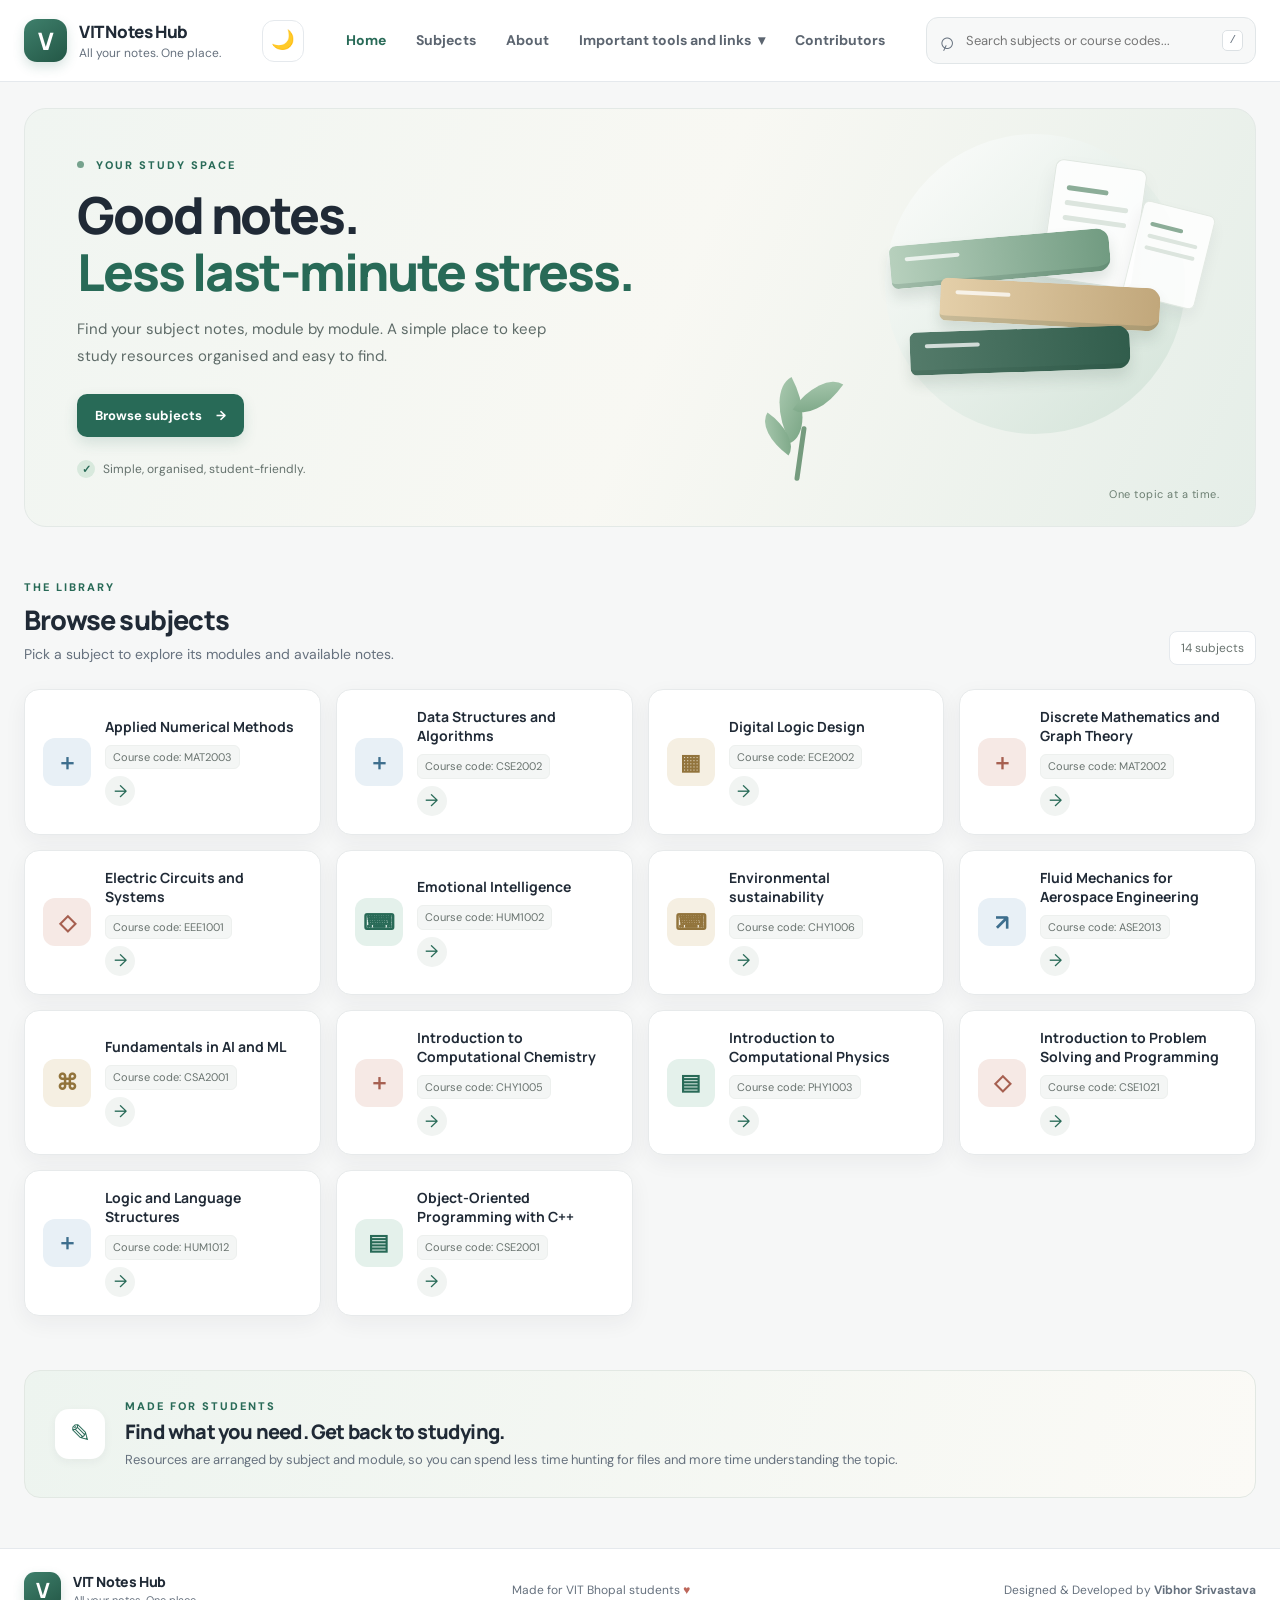
==== index.html @ ba59af3e "new repo" ====
<!DOCTYPE html>
<html lang="en">

<head>
  <meta charset="UTF-8">
  <meta name="viewport" content="width=device-width, initial-scale=1.0">
  <meta name="description" content="VIT Notes Hub — find subject-wise study notes, organised by modules.">
  <title>VIT Notes Hub | All Your Notes, One Place</title>
  <link rel="preconnect" href="https://fonts.googleapis.com">
  <link rel="preconnect" href="https://fonts.gstatic.com" crossorigin>
  <link
    href="https://fonts.googleapis.com/css2?family=DM+Sans:wght@400;500;600;700&family=Manrope:wght@500;600;700;800&display=swap"
    rel="stylesheet">
  <link rel="stylesheet" href="css/style.css">
  <style>
    .nav-dropdown {
      position: relative;
    }

    .nav-dropdown>summary {
      list-style: none;
      cursor: pointer;
      display: inline-flex;
      align-items: center;
      gap: 7px;
    }

    .nav-dropdown>summary::-webkit-details-marker {
      display: none;
    }

    .dropdown-menu {
      position: absolute;
      top: calc(100% + 12px);
      left: 0;
      z-index: 1000;
      min-width: 205px;
      padding: 8px;
      display: grid;
      gap: 3px;
      background: #fff;
      border: 1px solid #e8eaf0;
      border-radius: 12px;
      box-shadow: 0 12px 30px rgba(20, 30, 50, .12);
    }

    .dropdown-menu a {
      display: block;
      padding: 10px 12px;
      border-radius: 8px;
      color: #263247;
      text-decoration: none;
      font-size: .92rem;
      white-space: nowrap;
    }

    .dropdown-menu a:hover {
      background: #f3f6fa;
    }

    .nav-dropdown[open]>summary {
      color: #263f68;
    }

    @media (max-width: 768px) {
      .nav-dropdown {
        width: 100%;
      }

      .dropdown-menu {
        position: static;
        margin: 6px 0 8px;
        box-shadow: none;
        min-width: 0;
      }
    }
  </style>
</head>

<body>
  <header class="site-header">
    <a class="brand" href="index.html" aria-label="VIT Notes Hub home">
      <span class="brand-mark" aria-hidden="true">V</span>
      <span><strong>VIT Notes Hub</strong><small>All your notes. One place.</small></span>
    </a>
    <button class="theme-toggle" id="themeToggle" aria-label="Switch to dark mode" title="Toggle dark mode">
      🌙
    </button>
    <button class="menu-toggle" id="menuToggle" aria-label="Toggle navigation" aria-expanded="false">☰</button>

    <nav class="main-nav" id="mainNav">
      <a class="nav-link active" href="#home">Home</a>
      <a class="nav-link" href="#subjects">Subjects</a>
      <a class="nav-link" href="#about">About</a>

      <details class="nav-dropdown">
        <summary class="nav-link">Important tools and links <span aria-hidden="true">▾</span></summary>
        <div class="dropdown-menu">
          <!-- Replace # with the actual URLs for your student resources. -->
          <a href="https://ffcs-timetable.vercel.app/" target="_blank" rel="noopener noreferrer">FFCS MOCK TIME TABLE
            MAKER </a>
          <a href="https://vitbpl-rate-teacher.vercel.app/" target="_blank" rel="noopener noreferrer">FFCS FACULTY
            RATING</a>
          <a href="#" target="_blank" rel="noopener noreferrer">Academic Calendar</a>
          <a href="#" target="_blank" rel="noopener noreferrer">Annual Examination Calender</a>
        </div>
      </details>

      <a class="nav-link" href="contributors.html">Contributors</a>
    </nav>

    <label class="search-box" for="subjectSearch">
      <span aria-hidden="true">⌕</span>
      <input id="subjectSearch" type="search" placeholder="Search subjects or course codes..." autocomplete="off">
      <kbd>/</kbd>
    </label>
  </header>

  <main>
    <section class="hero page-width" id="home">
      <div class="hero-copy">
        <p class="eyebrow"><span class="eyebrow-dot"></span> YOUR STUDY SPACE</p>
        <h1>Good notes.<br><span>Less last-minute stress.</span></h1>
        <p class="hero-description">Find your subject notes, module by module. A simple place to keep study resources
          organised and easy to find.</p>
        <div class="hero-actions">
          <a class="button button-primary" href="#subjects">Browse subjects <span aria-hidden="true">→</span></a>

        </div>
        <div class="hero-note"><span class="check-icon">✓</span> Simple, organised, student-friendly.</div>
      </div>
      <div class="hero-art" aria-label="Illustration of books and study notes" role="img">
        <div class="art-sun"></div>
        <div class="floating-paper paper-one"><i></i><i></i><i></i></div>
        <div class="floating-paper paper-two"><i></i><i></i><i></i></div>
        <div class="book book-top"></div>
        <div class="book book-middle"></div>
        <div class="book book-bottom"></div>
        <div class="plant"><span></span><span></span><span></span><b></b></div>
        <div class="art-caption">One topic at a time.</div>
      </div>
    </section>

    <section class="subjects-section page-width" id="subjects">
      <div class="section-heading">
        <div>
          <p class="eyebrow">THE LIBRARY</p>
          <h2>Browse subjects</h2>
          <p class="section-description">Pick a subject to explore its modules and available notes.</p>
        </div>
        <span class="subject-count" id="subjectCount">Loading subjects...</span>
      </div>

      <div class="subject-grid" id="subjectGrid">
        <!-- Subject cards are generated from js/subjects.js. Add or edit subjects in that file. -->
      </div>
      <p class="empty-state" id="emptyState" hidden>No subjects match your search. Try another name or course code.</p>
    </section>

    <section class="about-section page-width" id="about">
      <div class="about-icon" aria-hidden="true">✎</div>
      <div>
        <p class="eyebrow">MADE FOR STUDENTS</p>
        <h2>Find what you need. Get back to studying.</h2>
        <p>Resources are arranged by subject and module, so you can spend less time hunting for files and more time
          understanding the topic.</p>
      </div>
    </section>
  </main>

  <footer class="site-footer">
    <a class="brand footer-brand" href="#home">
      <span class="brand-mark" aria-hidden="true">V</span>
      <span>
        <strong>VIT Notes Hub</strong>
        <small>All your notes. One place.</small>
      </span>
    </a>

    <p>Made for VIT Bhopal students <span aria-hidden="true">♥</span></p>

    <p class="creator-credit">
      Designed & Developed by <strong>Vibhor Srivastava</strong>
    </p>
  </footer>
  <script src="js/subjects.js" defer></script>
  <script src="js/main.js" defer></script>
</body>

</html>
---- css/style.css ----
:root {
  --ink: #202a36;
  --muted: #66717e;
  --line: #e5e9ed;
  --paper: #ffffff;
  --canvas: #f6f7f7;
  --green: #286a57;
  --green-dark: #1f5546;
  --green-soft: #e4f1eb;
  --blue-soft: #e8f0f6;
  --sand: #f5efe2;
  --rose: #f6e9e5;
  --shadow: 0 7px 22px rgba(32, 42, 54, .055);
}

* {
  box-sizing: border-box;
}

html {
  scroll-behavior: smooth;
  scroll-padding-top: 95px;
}

body {
  margin: 0;
  color: var(--ink);
  background: var(--canvas);
  font-family: "DM Sans", Arial, sans-serif;
  line-height: 1.5;
}

a {
  color: inherit;
  text-decoration: none;
}

button,
input {
  font: inherit;
}

.page-width {
  width: min(1240px, calc(100% - 48px));
  margin-inline: auto;
}

.site-header {
  min-height: 82px;
  padding: 14px max(24px, calc((100% - 1240px) / 2));
  display: flex;
  align-items: center;
  justify-content: space-between;
  gap: 30px;
  background: rgba(255, 255, 255, .94);
  border-bottom: 1px solid var(--line);
  position: sticky;
  top: 0;
  z-index: 10;
  backdrop-filter: blur(12px);
}

.brand {
  display: inline-flex;
  align-items: center;
  gap: 12px;
  flex-shrink: 0;
}

.brand-mark {
  width: 43px;
  height: 43px;
  display: grid;
  place-items: center;
  border-radius: 13px;
  color: white;
  font: 800 24px "Manrope", sans-serif;
  background: linear-gradient(145deg, #3f806c, #235746);
  box-shadow: 0 5px 12px rgba(40, 106, 87, .18);
}

.brand strong {
  display: block;
  font: 800 17px "Manrope", sans-serif;
  letter-spacing: -.4px;
}

.brand small {
  display: block;
  color: var(--muted);
  font-size: 12px;
  margin-top: 1px;
}

.main-nav {
  display: flex;
  align-items: center;
  gap: 30px;
}

.nav-link {
  font-size: 14px;
  font-weight: 700;
  color: #5c6570;
  padding: 10px 0;
}

.nav-link:hover,
.nav-link.active {
  color: var(--green);
}

.search-box {
  width: min(330px, 28vw);
  display: flex;
  align-items: center;
  gap: 10px;
  border: 1px solid #e1e6e8;
  background: #f7f8f8;
  border-radius: 12px;
  padding: 10px 12px;
  color: var(--muted);
}

.search-box>span {
  font-size: 25px;
  line-height: 1;
  transform: rotate(-20deg);
}

.search-box input {
  width: 100%;
  border: 0;
  outline: 0;
  background: transparent;
  color: var(--ink);
  font-size: 13px;
  min-width: 0;
}

.search-box kbd {
  border: 1px solid #dce1e4;
  background: white;
  border-radius: 5px;
  padding: 1px 6px;
  font-size: 11px;
}

.menu-toggle {
  display: none;
  border: 1px solid var(--line);
  background: white;
  border-radius: 9px;
  padding: 8px 11px;
  color: var(--ink);
}

.hero {
  min-height: 350px;
  margin-top: 26px;
  border: 1px solid #e3e9e6;
  border-radius: 22px;
  overflow: hidden;
  display: grid;
  grid-template-columns: 1.1fr .9fr;
  position: relative;
  background: linear-gradient(112deg, #f0f5f1 0%, #f8f8f3 52%, #e5eee8 100%);
}

.hero-copy {
  padding: 48px 52px;
  position: relative;
  z-index: 2;
}

.eyebrow {
  margin: 0 0 12px;
  color: var(--green);
  font-size: 11px;
  font-weight: 800;
  letter-spacing: 2px;
}

.eyebrow-dot {
  display: inline-block;
  width: 7px;
  height: 7px;
  background: #76a28d;
  border-radius: 50%;
  margin-right: 7px;
  vertical-align: 1px;
}

h1,
h2,
p {
  margin-top: 0;
}

h1 {
  margin-bottom: 16px;
  font: 800 clamp(34px, 4vw, 51px)/1.12 "Manrope", sans-serif;
  letter-spacing: -2px;
}

h1 span {
  color: var(--green);
}

.hero-description {
  max-width: 490px;
  color: #5e6b68;
  font-size: 15px;
  line-height: 1.8;
  margin-bottom: 24px;
}

.hero-actions {
  display: flex;
  gap: 12px;
  flex-wrap: wrap;
}

.button {
  display: inline-flex;
  justify-content: center;
  align-items: center;
  gap: 14px;
  padding: 12px 18px;
  border-radius: 10px;
  font-size: 13px;
  font-weight: 700;
  transition: transform .2s, background .2s;
}

.button:hover {
  transform: translateY(-2px);
}

.button-primary {
  background: var(--green);
  color: white;
  box-shadow: 0 6px 14px rgba(40, 106, 87, .15);
}

.button-primary:hover {
  background: var(--green-dark);
}

.button-secondary {
  background: rgba(255, 255, 255, .7);
  border: 1px solid #d8e1db;
  color: var(--ink);
}

.hero-note {
  margin-top: 23px;
  font-size: 12px;
  color: #65726d;
  display: flex;
  align-items: center;
  gap: 8px;
}

.check-icon {
  display: grid;
  place-items: center;
  width: 18px;
  height: 18px;
  border-radius: 50%;
  background: #d8e9dd;
  color: var(--green);
  font-size: 11px;
  font-weight: 800;
}

.hero-art {
  min-height: 350px;
  position: relative;
  overflow: hidden;
}

.art-sun {
  width: 300px;
  height: 300px;
  border-radius: 50%;
  background: linear-gradient(140deg, rgba(255, 255, 255, .8), rgba(201, 221, 208, .7));
  position: absolute;
  top: 25px;
  right: 70px;
}

.book {
  position: absolute;
  right: 115px;
  width: 220px;
  height: 43px;
  border-radius: 7px 13px 13px 7px;
  box-shadow: 0 9px 14px rgba(35, 70, 56, .13);
  border-bottom: 5px solid rgba(32, 66, 53, .14);
}

.book::before {
  content: "";
  position: absolute;
  left: 15px;
  top: 12px;
  width: 55px;
  height: 4px;
  border-radius: 3px;
  background: rgba(255, 255, 255, .75);
}

.book-top {
  top: 128px;
  right: 145px;
  transform: rotate(-5deg);
  background: linear-gradient(90deg, #b7d0bd, #719b81);
}

.book-middle {
  top: 174px;
  right: 95px;
  transform: rotate(3deg);
  background: linear-gradient(90deg, #e4cfa9, #c1a77b);
}

.book-bottom {
  top: 220px;
  right: 125px;
  transform: rotate(-2deg);
  background: linear-gradient(90deg, #547b6a, #315d4c);
}

.floating-paper {
  position: absolute;
  width: 92px;
  height: 120px;
  border: 1px solid #e0e7e1;
  border-radius: 8px;
  background: rgba(255, 255, 255, .85);
  padding: 24px 13px;
  box-shadow: 0 10px 20px rgba(32, 42, 54, .06);
}

.floating-paper i {
  display: block;
  height: 5px;
  border-radius: 4px;
  background: #dce5de;
  margin-bottom: 10px;
}

.floating-paper i:first-child {
  width: 65%;
  background: #8cad98;
}

.paper-one {
  top: 55px;
  right: 115px;
  transform: rotate(8deg);
}

.paper-two {
  top: 86px;
  right: 40px;
  transform: rotate(14deg) scale(.8);
}

.plant {
  position: absolute;
  left: 55px;
  bottom: 45px;
  width: 90px;
  height: 115px;
}

.plant b {
  position: absolute;
  bottom: 0;
  left: 41px;
  width: 5px;
  height: 55px;
  background: #759b7e;
  border-radius: 4px;
  transform: rotate(8deg);
}

.plant span {
  position: absolute;
  bottom: 42px;
  left: 18px;
  width: 32px;
  height: 58px;
  background: linear-gradient(140deg, #b4d1b9, #6f9d7b);
  border-radius: 100% 0 100% 0;
  transform: rotate(-28deg);
}

.plant span:nth-child(2) {
  left: 45px;
  bottom: 55px;
  transform: rotate(35deg) scale(.85);
}

.plant span:nth-child(3) {
  left: 5px;
  bottom: 18px;
  transform: rotate(-55deg) scale(.72);
}

.art-caption {
  position: absolute;
  bottom: 24px;
  right: 36px;
  color: #6c7f72;
  font-size: 11px;
  letter-spacing: .5px;
}

.subjects-section {
  padding: 52px 0 54px;
}

.section-heading {
  display: flex;
  justify-content: space-between;
  align-items: end;
  gap: 20px;
  margin-bottom: 24px;
}

.section-heading .eyebrow {
  margin-bottom: 7px;
}

h2 {
  font: 800 27px/1.25 "Manrope", sans-serif;
  letter-spacing: -.8px;
  margin-bottom: 8px;
}

.section-description {
  margin-bottom: 0;
  color: var(--muted);
  font-size: 14px;
}

.subject-count {
  padding: 7px 11px;
  border: 1px solid var(--line);
  border-radius: 8px;
  background: white;
  color: #69736f;
  font-size: 12px;
  white-space: nowrap;
}

.subject-grid {
  display: grid;
  grid-template-columns: repeat(4, minmax(0, 1fr));
  gap: 15px;
}

.subject-card {
  display: flex;
  align-items: center;
  gap: 14px;
  min-height: 126px;
  padding: 18px;
  border: 1px solid #e7eaeb;
  border-radius: 15px;
  background: var(--paper);
  box-shadow: var(--shadow);
  transition: transform .2s, box-shadow .2s, border-color .2s;
}

.subject-card:hover {
  transform: translateY(-3px);
  border-color: #c9d9ce;
  box-shadow: 0 12px 26px rgba(32, 42, 54, .08);
}

.subject-icon {
  flex: 0 0 48px;
  height: 48px;
  display: grid;
  place-items: center;
  border-radius: 12px;
  font-size: 22px;
  font-weight: 700;
}

.tone-green {
  background: var(--green-soft);
  color: #286a57;
}

.tone-blue {
  background: var(--blue-soft);
  color: #3d6e8d;
}

.tone-sand {
  background: var(--sand);
  color: #92743c;
}

.tone-rose {
  background: var(--rose);
  color: #a65f50;
}

.subject-info {
  min-width: 0;
  flex: 1;
}

.subject-info h3 {
  font: 700 14px/1.35 "Manrope", sans-serif;
  margin: 0 0 7px;
  overflow-wrap: anywhere;
}

.subject-code {
  display: inline-block;
  color: #69736f;
  background: #f4f6f5;
  border: 1px solid #edf0ee;
  border-radius: 6px;
  padding: 3px 7px;
  font-size: 11px;
  margin-bottom: 7px;
}

.module-count {
  display: block;
  color: var(--muted);
  font-size: 12px;
}

.card-arrow {
  flex: 0 0 30px;
  width: 30px;
  height: 30px;
  display: grid;
  place-items: center;
  border-radius: 50%;
  background: #f1f4f2;
  color: var(--green);
  font-size: 17px;
}

.empty-state {
  text-align: center;
  padding: 32px;
  color: var(--muted);
  background: white;
  border: 1px dashed #d7dfda;
  border-radius: 14px;
}

.about-section {
  display: flex;
  align-items: center;
  gap: 20px;
  padding: 27px 30px;
  border: 1px solid #e2e8e3;
  border-radius: 16px;
  background: linear-gradient(105deg, #edf4ef, #fbfaf6);
  margin-bottom: 50px;
}

.about-icon {
  flex: 0 0 50px;
  width: 50px;
  height: 50px;
  display: grid;
  place-items: center;
  border-radius: 14px;
  background: white;
  color: var(--green);
  font-size: 25px;
  box-shadow: 0 3px 10px rgba(32, 42, 54, .05);
}

.about-section .eyebrow {
  margin-bottom: 5px;
}

.about-section h2 {
  font-size: 20px;
  margin-bottom: 6px;
}

.about-section p:last-child {
  margin: 0;
  color: var(--muted);
  font-size: 13px;
  max-width: 800px;
}

.site-footer {
  display: flex;
  align-items: center;
  justify-content: space-between;
  gap: 24px;
  padding: 23px max(24px, calc((100% - 1240px) / 2));
  background: white;
  border-top: 1px solid var(--line);
}

.footer-brand .brand-mark {
  width: 37px;
  height: 37px;
  border-radius: 11px;
  font-size: 21px;
}

.footer-brand strong {
  font-size: 14px;
}

.footer-brand small {
  font-size: 11px;
}

.footer-links {
  display: flex;
  gap: 25px;
  color: #5f6b66;
  font-size: 12px;
  font-weight: 700;
}

.footer-links a:hover {
  color: var(--green);
}

.site-footer>p {
  margin: 0;
  font-size: 12px;
  color: var(--muted);
}

.site-footer>p span {
  color: #bd665a;
}

@media (max-width: 1000px) {
  .site-header {
    gap: 18px;
  }

  .main-nav {
    gap: 17px;
  }

  .subject-grid {
    grid-template-columns: repeat(2, minmax(0, 1fr));
  }

  .hero-copy {
    padding: 42px 34px;
  }

  .book {
    right: 70px;
  }

  .paper-one {
    right: 72px;
  }

  .paper-two {
    right: 8px;
  }
}

@media (max-width: 720px) {
  .page-width {
    width: min(100% - 30px, 560px);
  }

  .site-header {
    min-height: 70px;
    padding: 12px 15px;
    flex-wrap: wrap;
    gap: 12px;
  }

  .brand-mark {
    width: 38px;
    height: 38px;
  }

  .brand strong {
    font-size: 15px;
  }

  .brand small {
    font-size: 11px;
  }

  .menu-toggle {
    display: block;
    margin-left: auto;
  }

  .main-nav {
    display: none;
    order: 3;
    width: 100%;
    padding: 8px 0 2px;
    justify-content: center;
  }

  .main-nav.open {
    display: flex;
  }

  .search-box {
    order: 4;
    width: 100%;
  }

  .search-box kbd {
    display: none;
  }

  .hero {
    grid-template-columns: 1fr;
    margin-top: 16px;
  }

  .hero-copy {
    padding: 34px 25px 28px;
  }

  h1 {
    font-size: clamp(34px, 9vw, 46px);
    letter-spacing: -1.4px;
  }

  .hero-description {
    font-size: 14px;
  }

  .hero-art {
    min-height: 220px;
  }

  .art-sun {
    width: 210px;
    height: 210px;
    top: 0;
    right: calc(50% - 105px);
  }

  .book {
    right: calc(50% - 95px);
    width: 190px;
    height: 34px;
  }

  .book-top {
    top: 62px;
  }

  .book-middle {
    top: 99px;
  }

  .book-bottom {
    top: 136px;
  }

  .floating-paper {
    transform: scale(.72) rotate(8deg);
  }

  .paper-one {
    top: 7px;
    right: calc(50% - 120px);
  }

  .paper-two {
    top: 23px;
    right: calc(50% - 150px);
  }

  .plant {
    left: calc(50% - 150px);
    bottom: 22px;
    transform: scale(.75);
    transform-origin: bottom left;
  }

  .art-caption {
    bottom: 12px;
    right: 12px;
  }

  .subjects-section {
    padding: 38px 0;
  }

  .section-heading {
    align-items: start;
  }

  h2 {
    font-size: 24px;
  }

  .subject-grid {
    grid-template-columns: 1fr;
    gap: 11px;
  }

  .subject-card {
    min-height: 105px;
    padding: 15px;
  }

  .about-section {
    align-items: flex-start;
    padding: 22px 18px;
    margin-bottom: 30px;
  }

  .site-footer {
    padding: 22px 18px;
    flex-wrap: wrap;
  }

  .footer-links {
    order: 3;
    width: 100%;
    justify-content: center;
    padding-top: 13px;
    border-top: 1px solid var(--line);
  }

  .site-footer>p {
    font-size: 11px;
  }
}

@media (max-width: 390px) {
  .hero-actions {
    align-items: stretch;
    flex-direction: column;
  }

  .button {
    width: 100%;
  }

  .subject-card {
    gap: 11px;
  }

  .subject-icon {
    flex-basis: 43px;
    height: 43px;
  }

  .subject-info h3 {
    font-size: 13px;
  }
}

/* =========================
   DARK MODE
========================= */

.theme-toggle {
  width: 42px;
  height: 42px;
  border: 1px solid var(--line);
  border-radius: 12px;
  background: var(--paper);
  color: var(--ink);
  cursor: pointer;
  font-size: 19px;
  display: grid;
  place-items: center;
  transition: all 0.3s ease;
  flex-shrink: 0;
}

.theme-toggle:hover {
  transform: rotate(15deg);
}

/* Dark Theme Variables */

body.dark-mode {
  --ink: #e8edf2;
  --muted: #a0aab5;
  --line: #303b46;
  --paper: #1d2731;
  --canvas: #121a22;

  --green: #75b99a;
  --green-dark: #4d9876;
  --green-soft: #263e35;

  --blue-soft: #263a4b;
  --sand: #403a2d;
  --rose: #44302f;

  --shadow: 0 7px 22px rgba(0, 0, 0, .2);

  color: var(--ink);
  background: var(--canvas);
}

/* Header */

.dark-mode .site-header {
  background: rgba(25, 35, 45, .96);
  border-color: var(--line);
}

/* Navigation */

.dark-mode .nav-link {
  color: #c1cbd4;
}

.dark-mode .nav-link:hover,
.dark-mode .nav-link.active {
  color: #8bd3ad;
}

/* Search */

.dark-mode .search-box {
  background: #202c37;
  border-color: var(--line);
  color: var(--muted);
}

.dark-mode .search-box input {
  color: var(--ink);
}

.dark-mode .search-box kbd {
  background: #303c48;
  border-color: var(--line);
  color: var(--ink);
}

/* Hero Section */

.dark-mode .hero {
  background: linear-gradient(112deg,
      #1c302a,
      #202c30,
      #263a31);
  border-color: #344b40;
}

.dark-mode .hero-description,
.dark-mode .hero-note {
  color: #bdc9c2;
}

.dark-mode .button-secondary {
  background: #263630;
  border-color: #435c4e;
  color: var(--ink);
}

/* Subject Cards */

.dark-mode .subject-card {
  background: var(--paper);
  border-color: var(--line);
}

.dark-mode .subject-card:hover {
  border-color: #608e75;
}

.dark-mode .subject-code {
  background: #293640;
  border-color: #394751;
  color: #c4d0d8;
}

.dark-mode .card-arrow {
  background: #293b35;
  color: #8bd3ad;
}

/* About Section */

.dark-mode .about-section {
  background: linear-gradient(105deg,
      #20362d,
      #202b2b);
  border-color: #354c40;
}

.dark-mode .about-icon {
  background: #293a32;
}

/* Dropdown */

.dark-mode .dropdown-menu {
  background: #202c37;
  border-color: var(--line);
}

.dark-mode .dropdown-menu a {
  color: #e0e7ed;
}

.dark-mode .dropdown-menu a:hover {
  background: #34434e;
}

/* Footer */

.dark-mode .site-footer {
  background: #19232d;
  border-color: var(--line);
}

.dark-mode .footer-links {
  color: #c1cbd4;
}

/* Empty Search State */

.dark-mode .empty-state {
  background: var(--paper);
  border-color: var(--line);
  color: var(--muted);
}

/* Mobile Menu Button */

.dark-mode .menu-toggle {
  background: var(--paper);
  color: var(--ink);
  border-color: var(--line);
}

/* Smooth Theme Transition */

body,
.site-header,
.site-footer,
.subject-card,
.about-section,
.search-box,
.button-secondary {
  transition: background .3s ease,
    color .3s ease,
    border-color .3s ease;
}

/* Mobile adjustments */

@media (max-width: 720px) {
  .theme-toggle {
    width: 38px;
    height: 38px;
  }

  .main-nav.open {
    flex-wrap: wrap;
  }
}
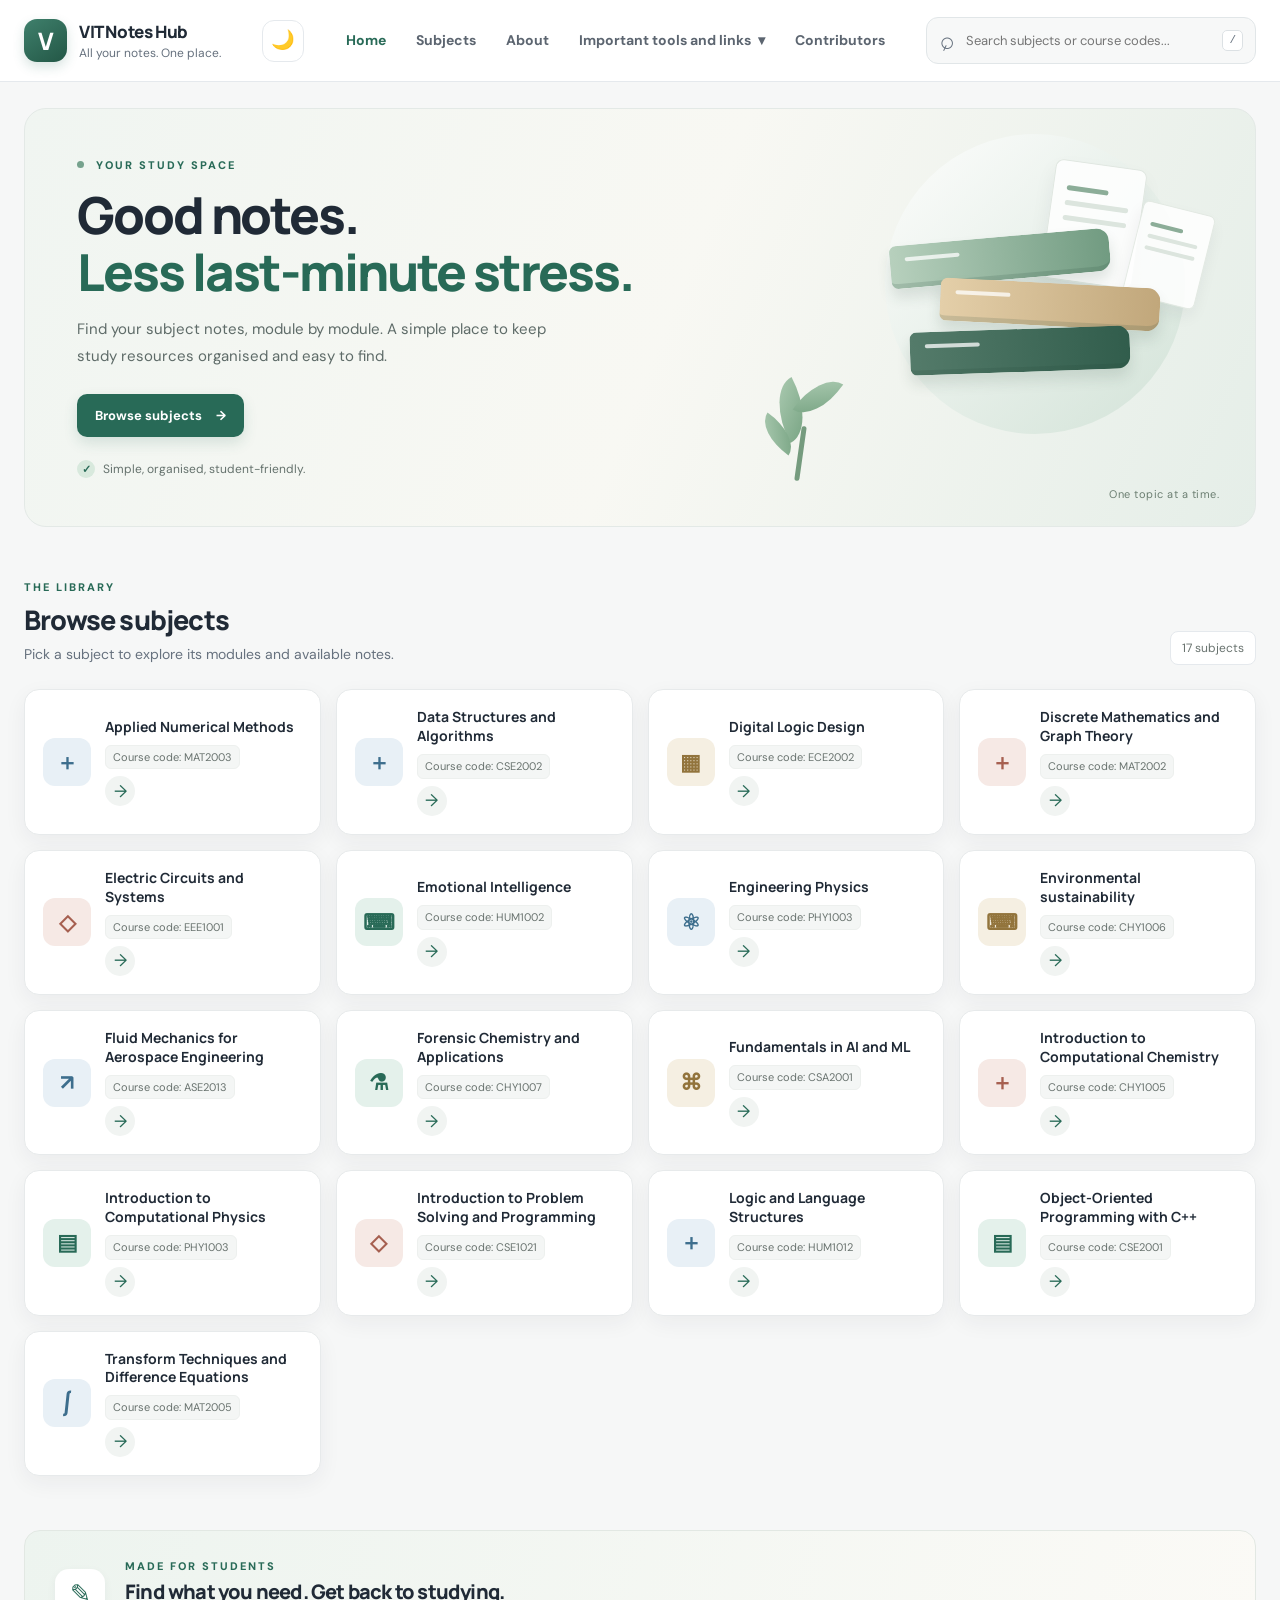
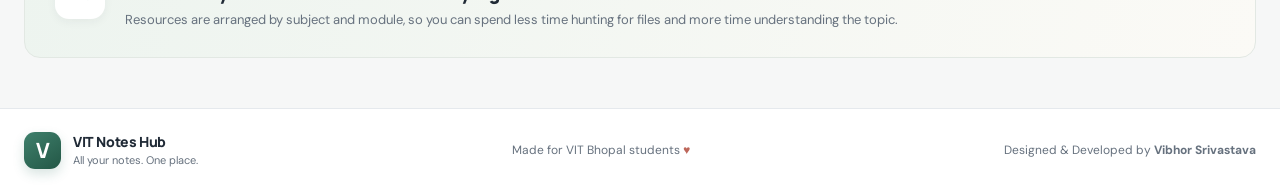
==== commit 7ca90470: "CALENDAR LIKS ADDED" ====
--- a/index.html
+++ b/index.html
@@ -101,8 +101,8 @@
             MAKER </a>
           <a href="https://vitbpl-rate-teacher.vercel.app/" target="_blank" rel="noopener noreferrer">FFCS FACULTY
             RATING</a>
-          <a href="#" target="_blank" rel="noopener noreferrer">Academic Calendar</a>
-          <a href="#" target="_blank" rel="noopener noreferrer">Annual Examination Calender</a>
+          <a href="https://drive.google.com/file/d/1QcZZUd_RXsVUctBqiT-U_7WQdrWhI6EL/view?usp=sharing" target="_blank" rel="noopener noreferrer">Academic Calendar</a>
+          <a href="https://drive.google.com/file/d/11s6ZhEYSKD_ylZPpL7kD8DcNfuHONE8B/view?usp=sharing" target="_blank" rel="noopener noreferrer">Annual Examination Calender</a>
         </div>
       </details>
 
--- a/css/style.css
+++ b/css/style.css
@@ -1077,4 +1077,13 @@
   .main-nav.open {
     flex-wrap: wrap;
   }
+}
+@media (max-width: 768px) {
+  .important-tools,
+  .important-links {
+    margin-left: 0;
+    padding-left: 0;
+    width: 100%;
+    text-align: center;
+  }
 }
